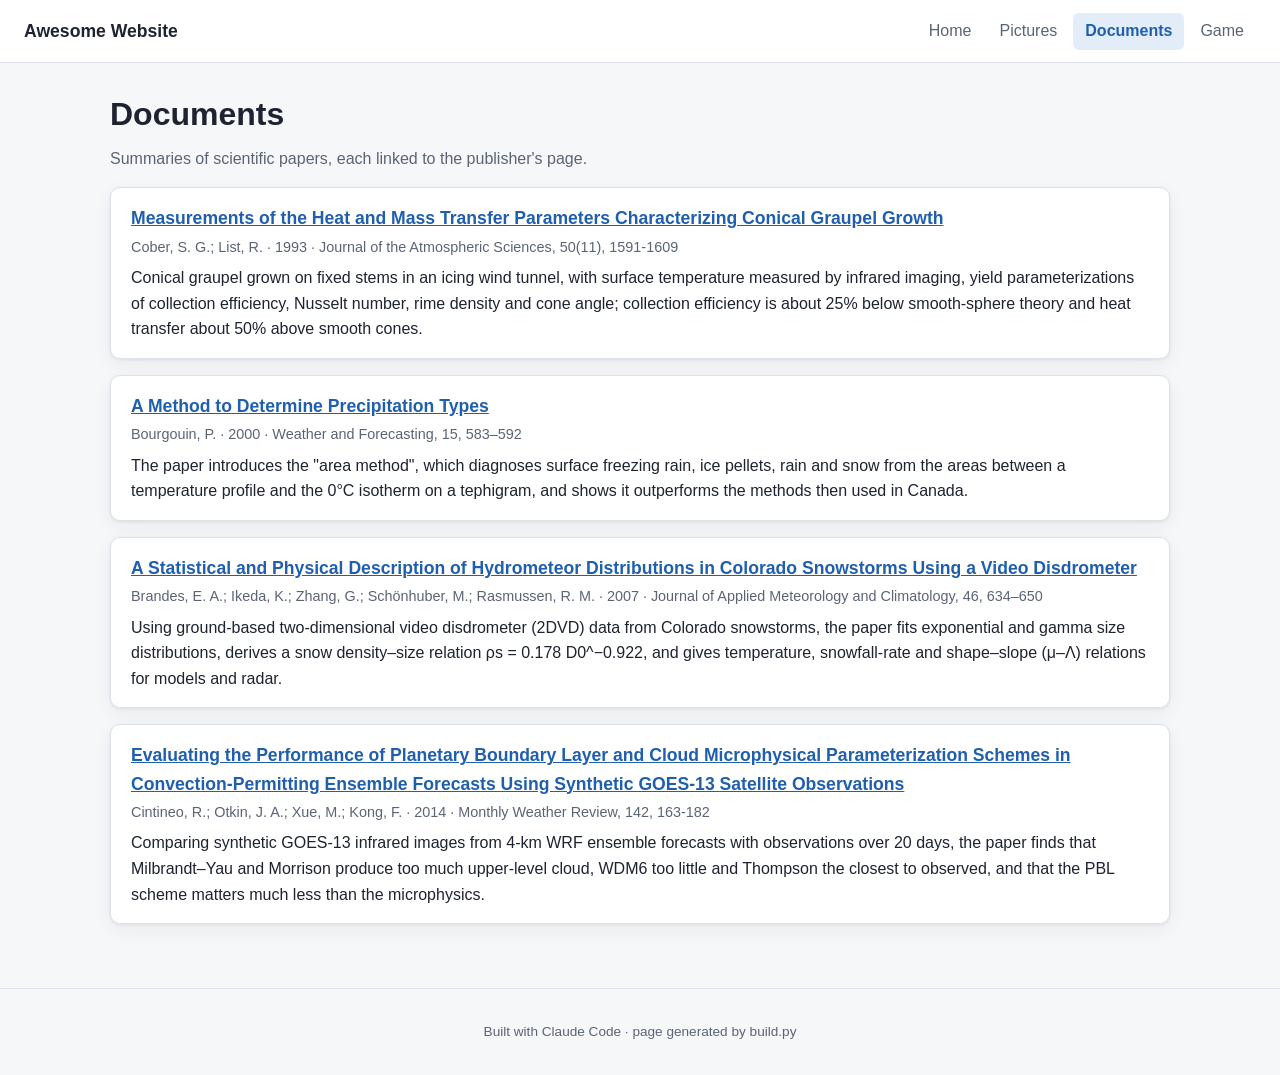
==== site/docs/index.html @ 36a2d10b "Initial site: gallery, paper summaries, build script - 16 pictures in five gallery groups (captions " ====
<!doctype html>
<html lang="en">
<head>
<meta charset="utf-8">
<meta name="viewport" content="width=device-width, initial-scale=1">
<title>Documents – Awesome Website</title>
<link rel="stylesheet" href="../style.css">
</head>
<body>
<header class="site-header">
  <a class="brand" href="../index.html">Awesome Website</a>
  <nav><a href="../index.html">Home</a><a href="../gallery.html">Pictures</a><a href="../docs/index.html" aria-current="page">Documents</a><a href="../game/index.html">Game</a></nav>
</header>
<main>
<h1>Documents</h1><p class="lede">Summaries of scientific papers, each linked to the publisher's page.</p><ul class="doc-list"><li><a href="cober-list-1993.html"><span class="doc-title">Measurements of the Heat and Mass Transfer Parameters Characterizing Conical Graupel Growth</span></a><span class="doc-meta">Cober, S. G.; List, R. · 1993 · Journal of the Atmospheric Sciences, 50(11), 1591-1609</span><p>Conical graupel grown on fixed stems in an icing wind tunnel, with surface temperature measured by infrared imaging, yield parameterizations of collection efficiency, Nusselt number, rime density and cone angle; collection efficiency is about 25% below smooth-sphere theory and heat transfer about 50% above smooth cones.</p></li><li><a href="bourgouin-2000.html"><span class="doc-title">A Method to Determine Precipitation Types</span></a><span class="doc-meta">Bourgouin, P. · 2000 · Weather and Forecasting, 15, 583–592</span><p>The paper introduces the &quot;area method&quot;, which diagnoses surface freezing rain, ice pellets, rain and snow from the areas between a temperature profile and the 0°C isotherm on a tephigram, and shows it outperforms the methods then used in Canada.</p></li><li><a href="brandes-et-al-2007.html"><span class="doc-title">A Statistical and Physical Description of Hydrometeor Distributions in Colorado Snowstorms Using a Video Disdrometer</span></a><span class="doc-meta">Brandes, E. A.; Ikeda, K.; Zhang, G.; Schönhuber, M.; Rasmussen, R. M. · 2007 · Journal of Applied Meteorology and Climatology, 46, 634–650</span><p>Using ground-based two-dimensional video disdrometer (2DVD) data from Colorado snowstorms, the paper fits exponential and gamma size distributions, derives a snow density–size relation ρs = 0.178 D0^−0.922, and gives temperature, snowfall-rate and shape–slope (μ–Λ) relations for models and radar.</p></li><li><a href="cintineo-et-al-2014.html"><span class="doc-title">Evaluating the Performance of Planetary Boundary Layer and Cloud Microphysical Parameterization Schemes in Convection-Permitting Ensemble Forecasts Using Synthetic GOES-13 Satellite Observations</span></a><span class="doc-meta">Cintineo, R.; Otkin, J. A.; Xue, M.; Kong, F. · 2014 · Monthly Weather Review, 142, 163-182</span><p>Comparing synthetic GOES-13 infrared images from 4-km WRF ensemble forecasts with observations over 20 days, the paper finds that Milbrandt–Yau and Morrison produce too much upper-level cloud, WDM6 too little and Thompson the closest to observed, and that the PBL scheme matters much less than the microphysics.</p></li></ul>
</main>
<footer class="site-footer">Built with Claude Code · page generated by build.py</footer>
</body>
</html>
---- site/style.css ----
/* Awesome Website – hand-written stylesheet (not generated by build.py). */
:root {
  --bg: #f6f7f9; --surface: #ffffff; --text: #1d2330; --muted: #5b6475;
  --accent: #1f5fae; --accent-soft: #e3edf9; --border: #dde2ea;
  --hero-1: #0d2d57; --hero-2: #2f6fb3;
  --radius: 10px; --shadow: 0 1px 3px rgba(20, 30, 50, .08), 0 6px 20px rgba(20, 30, 50, .06);
  --font: -apple-system, BlinkMacSystemFont, "Segoe UI", Roboto, "Helvetica Neue", Arial, sans-serif;
}
@media (prefers-color-scheme: dark) {
  :root {
    --bg: #12151b; --surface: #1b2029; --text: #e6e9ef; --muted: #9aa3b4;
    --accent: #7fb2ee; --accent-soft: #1f2d42; --border: #2b3240;
    --hero-1: #0a1d38; --hero-2: #1d4f88;
    --shadow: 0 1px 3px rgba(0, 0, 0, .4);
  }
}
* { box-sizing: border-box; }
body { margin: 0; background: var(--bg); color: var(--text); font: 16px/1.6 var(--font); }
a { color: var(--accent); }
main { max-width: 1100px; margin: 0 auto; padding: 1.5rem 1.25rem 3rem; }
h1 { font-size: 2rem; line-height: 1.2; margin: .5rem 0 .75rem; }
h2 { font-size: 1.3rem; margin: 2rem 0 .75rem; }
.lede { color: var(--muted); margin-top: 0; }

/* header and footer */
.site-header { display: flex; flex-wrap: wrap; align-items: center; justify-content: space-between;
  gap: .5rem 1.5rem; padding: .8rem 1.5rem; background: var(--surface); border-bottom: 1px solid var(--border); }
.brand { font-weight: 700; font-size: 1.1rem; color: var(--text); text-decoration: none; }
.site-header nav { display: flex; gap: .25rem; flex-wrap: wrap; }
.site-header nav a { padding: .35rem .75rem; border-radius: 6px; color: var(--muted); text-decoration: none; }
.site-header nav a:hover { color: var(--text); background: var(--accent-soft); }
.site-header nav a[aria-current="page"] { color: var(--accent); background: var(--accent-soft); font-weight: 600; }
.site-footer { text-align: center; color: var(--muted); font-size: .85rem; padding: 2rem 1rem; border-top: 1px solid var(--border); }

/* home */
.hero { background: linear-gradient(135deg, var(--hero-1), var(--hero-2)); color: #fff;
  border-radius: var(--radius); padding: 3rem 2rem; margin-bottom: 2rem; }
.hero h1 { font-size: 2.6rem; margin: 0 0 .5rem; }
.hero p { margin: 0; max-width: 46rem; font-size: 1.1rem; opacity: .92; }
.cards { display: grid; grid-template-columns: repeat(auto-fit, minmax(260px, 1fr)); gap: 1.25rem; }
.card { display: block; background: var(--surface); border: 1px solid var(--border); border-radius: var(--radius);
  box-shadow: var(--shadow); padding: 1.25rem; color: var(--text); text-decoration: none; transition: transform .15s; }
.card:hover { transform: translateY(-3px); }
.card h2 { margin: .25rem 0 .25rem; color: var(--accent); }
.card p { margin: 0 0 .5rem; color: var(--muted); }
.card ul { margin: .25rem 0 0; padding-left: 1.1rem; color: var(--muted); font-size: .95rem; }
.card-strip { display: grid; grid-template-columns: repeat(4, 1fr); gap: 4px; margin: -.25rem 0 .75rem; }
.card-strip img { width: 100%; aspect-ratio: 1; object-fit: cover; border-radius: 4px; }
.card-pending { opacity: .6; }

/* gallery */
.group h2 { border-bottom: 1px solid var(--border); padding-bottom: .4rem; }
.grid { display: grid; grid-template-columns: repeat(auto-fill, minmax(230px, 1fr)); gap: 1rem; }
.grid figure { margin: 0; background: var(--surface); border: 1px solid var(--border); border-radius: var(--radius);
  overflow: hidden; box-shadow: var(--shadow); display: flex; flex-direction: column; }
.grid a { display: block; background: #fff; }
.grid img { display: block; width: 100%; height: 200px; object-fit: contain; transition: transform .2s; }
.grid figure:hover img { transform: scale(1.03); }
.grid figcaption { padding: .6rem .75rem .75rem; font-size: .88rem; color: var(--muted); line-height: 1.4; }

.lightbox { position: fixed; inset: 0; background: rgba(8, 10, 14, .92); display: none;
  flex-direction: column; align-items: center; justify-content: center; z-index: 100; padding: 1rem; }
.lightbox.open { display: flex; }
.lightbox img { max-width: 94vw; max-height: 82vh; object-fit: contain; border-radius: 4px; background: #fff; }
.lightbox p { color: #e6e9ef; max-width: 52rem; text-align: center; margin: .8rem 0 0; }
.lightbox button { position: absolute; background: rgba(255, 255, 255, .12); color: #fff; border: 0;
  font-size: 1.8rem; width: 3rem; height: 3rem; border-radius: 50%; cursor: pointer; }
.lightbox button:hover { background: rgba(255, 255, 255, .25); }
.lightbox .close { top: 1rem; right: 1rem; }
.lightbox .prev { left: 1rem; top: 50%; }
.lightbox .next { right: 1rem; top: 50%; }

/* documents */
.doc-list { list-style: none; padding: 0; display: grid; gap: 1rem; }
.doc-list li { background: var(--surface); border: 1px solid var(--border); border-radius: var(--radius);
  padding: 1rem 1.25rem; box-shadow: var(--shadow); }
.doc-title { font-weight: 600; font-size: 1.1rem; }
.doc-meta { display: block; color: var(--muted); font-size: .9rem; margin: .2rem 0 .4rem; }
.doc-list p { margin: 0; }
.crumb { margin: 0; font-size: .9rem; }
.button { display: inline-block; background: var(--accent); color: #fff; padding: .45rem 1rem;
  border-radius: 6px; text-decoration: none; font-weight: 600; }
@media (prefers-color-scheme: dark) { .button { color: #0d1420; } }
.summary { background: var(--surface); border: 1px solid var(--border); border-radius: var(--radius);
  padding: .5rem 1.75rem 1.5rem; box-shadow: var(--shadow); max-width: 52rem; }
.summary h2 { font-size: 1.15rem; color: var(--accent); }
.summary li { margin: .3rem 0; }
.summary code { background: var(--accent-soft); padding: 0 .25rem; border-radius: 3px; }

@media (max-width: 600px) {
  .hero { padding: 2rem 1.25rem; } .hero h1 { font-size: 2rem; }
  .summary { padding: .25rem 1rem 1rem; }
}
.local-pdf { margin-left: 1rem; font-size: .9rem; }
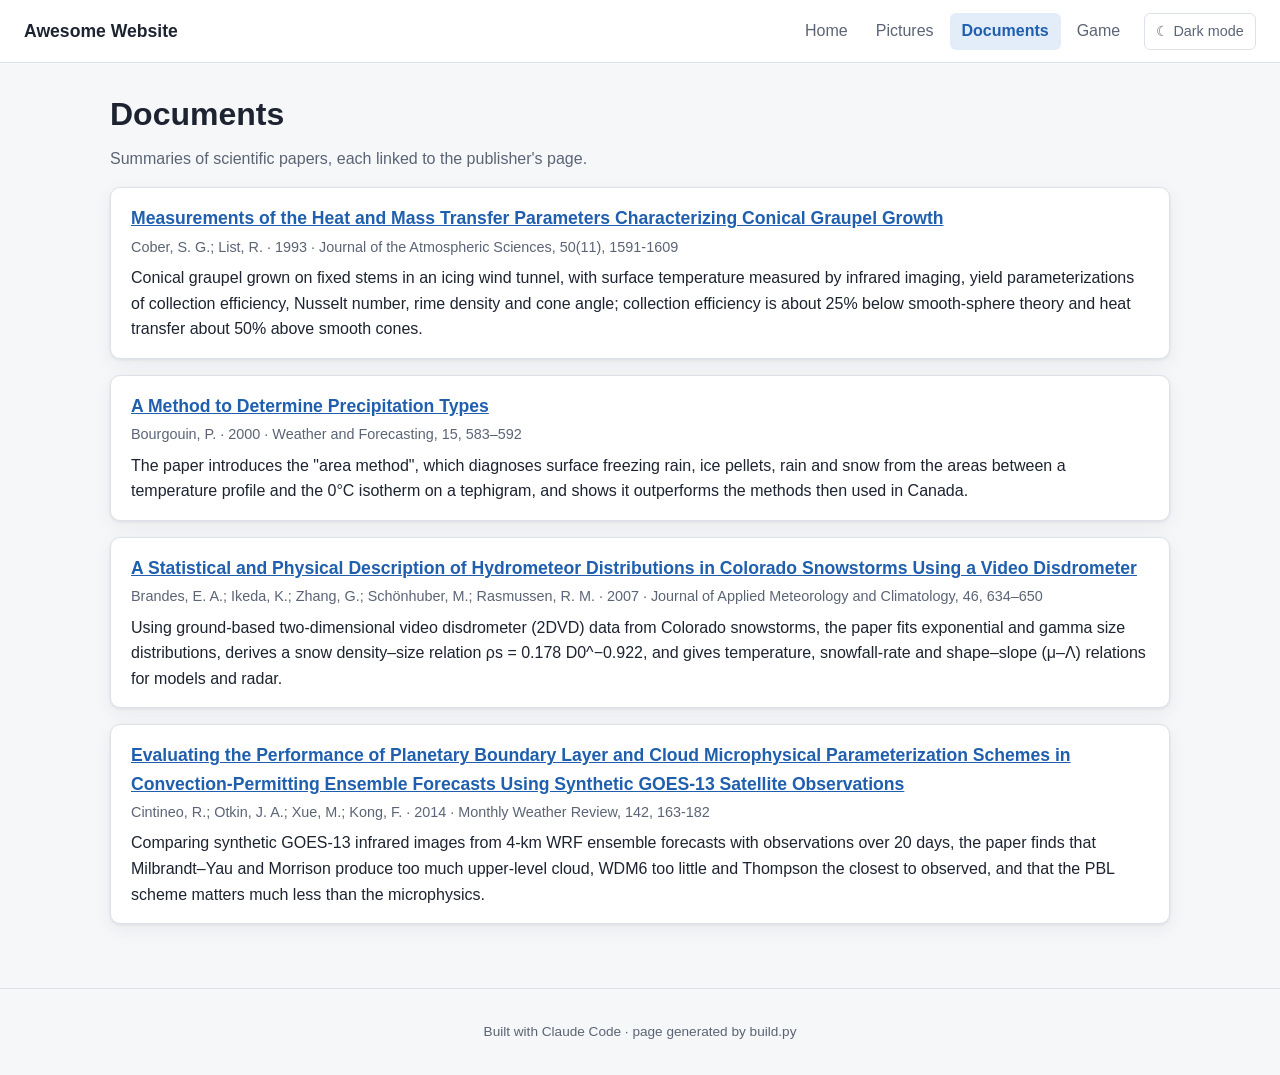
==== commit 04fe978b: "Add light/dark switch to the site header The site follows the system colour scheme until the switch " ====
--- a/site/docs/index.html
+++ b/site/docs/index.html
@@ -4,16 +4,18 @@
 <meta charset="utf-8">
 <meta name="viewport" content="width=device-width, initial-scale=1">
 <title>Documents – Awesome Website</title>
+<script>try { var t = localStorage.getItem('theme'); if (t) document.documentElement.dataset.theme = t; } catch (e) {}</script>
 <link rel="stylesheet" href="../style.css">
 </head>
 <body>
 <header class="site-header">
   <a class="brand" href="../index.html">Awesome Website</a>
-  <nav><a href="../index.html">Home</a><a href="../gallery.html">Pictures</a><a href="../docs/index.html" aria-current="page">Documents</a><a href="../game/index.html">Game</a></nav>
+  <nav><a href="../index.html">Home</a><a href="../gallery.html">Pictures</a><a href="../docs/index.html" aria-current="page">Documents</a><a href="../game/index.html">Game</a><button class="theme-toggle" type="button">☾ Dark mode</button></nav>
 </header>
 <main>
 <h1>Documents</h1><p class="lede">Summaries of scientific papers, each linked to the publisher's page.</p><ul class="doc-list"><li><a href="cober-list-1993.html"><span class="doc-title">Measurements of the Heat and Mass Transfer Parameters Characterizing Conical Graupel Growth</span></a><span class="doc-meta">Cober, S. G.; List, R. · 1993 · Journal of the Atmospheric Sciences, 50(11), 1591-1609</span><p>Conical graupel grown on fixed stems in an icing wind tunnel, with surface temperature measured by infrared imaging, yield parameterizations of collection efficiency, Nusselt number, rime density and cone angle; collection efficiency is about 25% below smooth-sphere theory and heat transfer about 50% above smooth cones.</p></li><li><a href="bourgouin-2000.html"><span class="doc-title">A Method to Determine Precipitation Types</span></a><span class="doc-meta">Bourgouin, P. · 2000 · Weather and Forecasting, 15, 583–592</span><p>The paper introduces the &quot;area method&quot;, which diagnoses surface freezing rain, ice pellets, rain and snow from the areas between a temperature profile and the 0°C isotherm on a tephigram, and shows it outperforms the methods then used in Canada.</p></li><li><a href="brandes-et-al-2007.html"><span class="doc-title">A Statistical and Physical Description of Hydrometeor Distributions in Colorado Snowstorms Using a Video Disdrometer</span></a><span class="doc-meta">Brandes, E. A.; Ikeda, K.; Zhang, G.; Schönhuber, M.; Rasmussen, R. M. · 2007 · Journal of Applied Meteorology and Climatology, 46, 634–650</span><p>Using ground-based two-dimensional video disdrometer (2DVD) data from Colorado snowstorms, the paper fits exponential and gamma size distributions, derives a snow density–size relation ρs = 0.178 D0^−0.922, and gives temperature, snowfall-rate and shape–slope (μ–Λ) relations for models and radar.</p></li><li><a href="cintineo-et-al-2014.html"><span class="doc-title">Evaluating the Performance of Planetary Boundary Layer and Cloud Microphysical Parameterization Schemes in Convection-Permitting Ensemble Forecasts Using Synthetic GOES-13 Satellite Observations</span></a><span class="doc-meta">Cintineo, R.; Otkin, J. A.; Xue, M.; Kong, F. · 2014 · Monthly Weather Review, 142, 163-182</span><p>Comparing synthetic GOES-13 infrared images from 4-km WRF ensemble forecasts with observations over 20 days, the paper finds that Milbrandt–Yau and Morrison produce too much upper-level cloud, WDM6 too little and Thompson the closest to observed, and that the PBL scheme matters much less than the microphysics.</p></li></ul>
 </main>
 <footer class="site-footer">Built with Claude Code · page generated by build.py</footer>
+<script src="../theme.js"></script>
 </body>
 </html>
--- a/site/style.css
+++ b/site/style.css
@@ -2,17 +2,24 @@
 :root {
   --bg: #f6f7f9; --surface: #ffffff; --text: #1d2330; --muted: #5b6475;
   --accent: #1f5fae; --accent-soft: #e3edf9; --border: #dde2ea;
-  --hero-1: #0d2d57; --hero-2: #2f6fb3;
+  --hero-1: #0d2d57; --hero-2: #2f6fb3; --on-accent: #ffffff;
   --radius: 10px; --shadow: 0 1px 3px rgba(20, 30, 50, .08), 0 6px 20px rgba(20, 30, 50, .06);
   --font: -apple-system, BlinkMacSystemFont, "Segoe UI", Roboto, "Helvetica Neue", Arial, sans-serif;
 }
+/* Dark theme: follows the system setting unless the header switch chose one (data-theme on <html>). */
 @media (prefers-color-scheme: dark) {
-  :root {
+  :root:not([data-theme="light"]) {
     --bg: #12151b; --surface: #1b2029; --text: #e6e9ef; --muted: #9aa3b4;
     --accent: #7fb2ee; --accent-soft: #1f2d42; --border: #2b3240;
-    --hero-1: #0a1d38; --hero-2: #1d4f88;
+    --hero-1: #0a1d38; --hero-2: #1d4f88; --on-accent: #0d1420;
     --shadow: 0 1px 3px rgba(0, 0, 0, .4);
   }
+}
+:root[data-theme="dark"] {
+    --bg: #12151b; --surface: #1b2029; --text: #e6e9ef; --muted: #9aa3b4;
+    --accent: #7fb2ee; --accent-soft: #1f2d42; --border: #2b3240;
+    --hero-1: #0a1d38; --hero-2: #1d4f88; --on-accent: #0d1420;
+    --shadow: 0 1px 3px rgba(0, 0, 0, .4);
 }
 * { box-sizing: border-box; }
 body { margin: 0; background: var(--bg); color: var(--text); font: 16px/1.6 var(--font); }
@@ -30,6 +37,9 @@
 .site-header nav a { padding: .35rem .75rem; border-radius: 6px; color: var(--muted); text-decoration: none; }
 .site-header nav a:hover { color: var(--text); background: var(--accent-soft); }
 .site-header nav a[aria-current="page"] { color: var(--accent); background: var(--accent-soft); font-weight: 600; }
+.theme-toggle { font: inherit; font-size: .9rem; color: var(--muted); background: none; cursor: pointer;
+  border: 1px solid var(--border); border-radius: 6px; padding: .3rem .7rem; margin-left: .5rem; }
+.theme-toggle:hover { color: var(--text); background: var(--accent-soft); }
 .site-footer { text-align: center; color: var(--muted); font-size: .85rem; padding: 2rem 1rem; border-top: 1px solid var(--border); }
 
 /* home */
@@ -78,9 +88,8 @@
 .doc-meta { display: block; color: var(--muted); font-size: .9rem; margin: .2rem 0 .4rem; }
 .doc-list p { margin: 0; }
 .crumb { margin: 0; font-size: .9rem; }
-.button { display: inline-block; background: var(--accent); color: #fff; padding: .45rem 1rem;
+.button { display: inline-block; background: var(--accent); color: var(--on-accent); padding: .45rem 1rem;
   border-radius: 6px; text-decoration: none; font-weight: 600; }
-@media (prefers-color-scheme: dark) { .button { color: #0d1420; } }
 .summary { background: var(--surface); border: 1px solid var(--border); border-radius: var(--radius);
   padding: .5rem 1.75rem 1.5rem; box-shadow: var(--shadow); max-width: 52rem; }
 .summary h2 { font-size: 1.15rem; color: var(--accent); }
